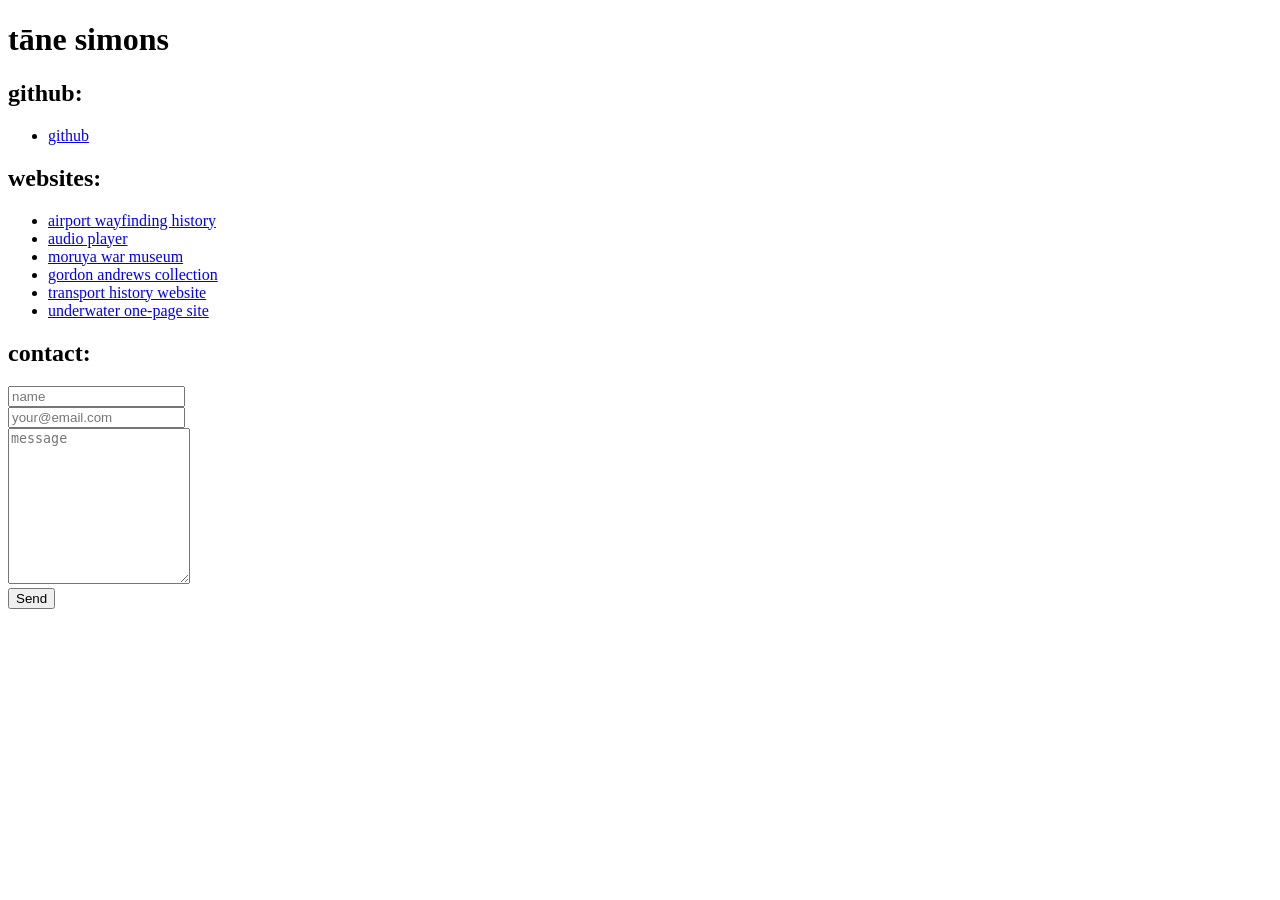
==== index.html @ 72cff191 "add airport wayfinding site" ====
<!DOCTYPE html>
<html lang="en">
    <head>
        <title>tāne simons</title>
        <meta charset="UTF-8"
        <script data-goatcounter="https://tane.goatcounter.com/count"
        async src="//gc.zgo.at/count.js"></script>
    </head>
    <body>
        <h1>
            tāne simons
        </h1>
        <h2>
            github:
        </h2>
        <ul>
            <li>
                <a href="https://github.com/tane-simons">github</a>
            </li>
        </ul>


        <h2>
            websites:
        </h2>
        <ul>
            <li>
                <a href="https://tane-simons.github.io/airport-signage-timeline/">airport wayfinding history</a>
            </li>
            <li>
                <a href="https://tane-simons.github.io/audio-player/">audio player</a>
            </li>
            <li>
                <a href="https://moruyawar.org">moruya war museum</a>
            </li>
            <li>
                <a href="https://tane-simons.github.io/gordon-andrews/">gordon andrews collection</a>
            </li>
            <li>
                <a href="https://tane-simons.github.io/transport-website/">transport history website</a>
            </li>
            <li>
                <a href="https://tane-simons.github.io/one-page-website/">underwater one-page site</a>
            </li>
        </ul>

        <h2>
            contact:
        </h2>
        <form target="_blank" action="https://formsubmit.co/20eba682568cf60c09307193538d1659" method="POST">
            <input type="text" name="name" placeholder="name" required>
            <br>
            <input type="email" name="email" placeholder="your@email.com" required>
            <br>
            <textarea name="message" rows="10" placeholder="message" required></textarea>
            <br>
            <button type="submit">Send</button>
        </form>
    </body>
</html>
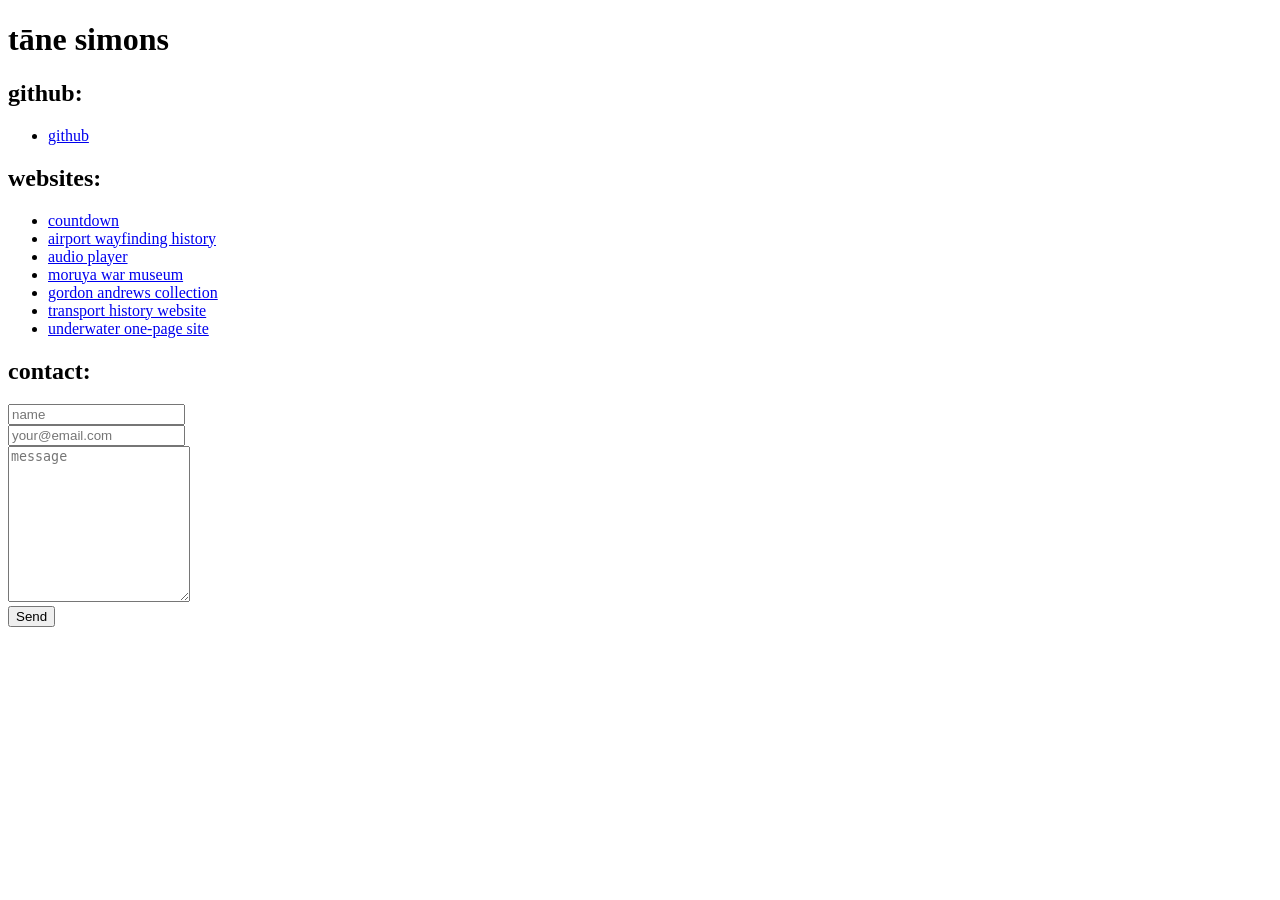
==== commit 2bcd58bf: "update with countdown site" ====
--- a/index.html
+++ b/index.html
@@ -24,6 +24,9 @@
             websites:
         </h2>
         <ul>
+            <li>
+                <a href="https://tane-simons.github.io/countdown/">countdown</a>
+            </li>
             <li>
                 <a href="https://tane-simons.github.io/airport-signage-timeline/">airport wayfinding history</a>
             </li>
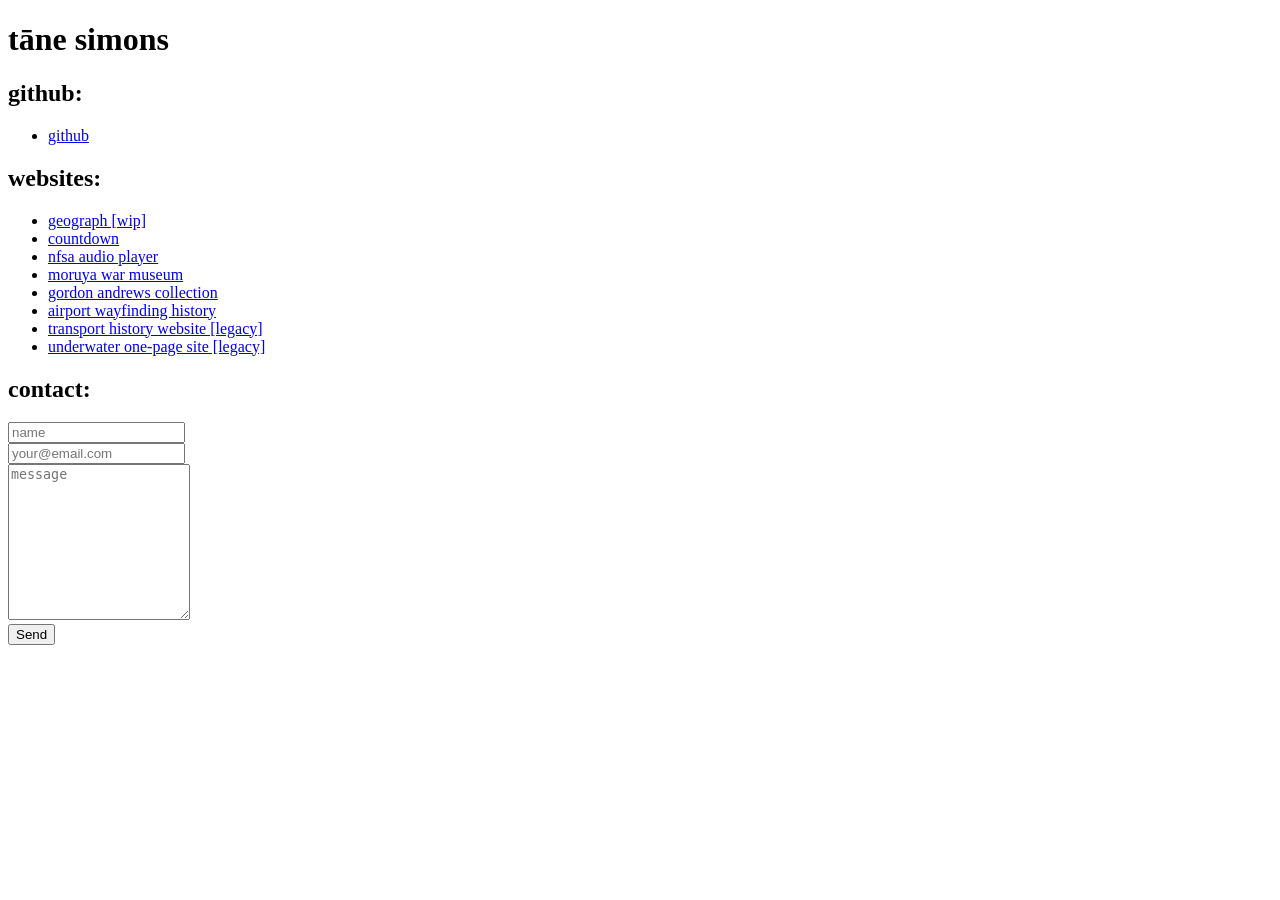
==== commit fdd7659d: "add geograph and status clarifications" ====
--- a/index.html
+++ b/index.html
@@ -25,13 +25,13 @@
         </h2>
         <ul>
             <li>
+                <a href="https://tane-simons.github.io/geograph/">geograph [wip]</a>
+            </li>
+            <li>
                 <a href="https://tane-simons.github.io/countdown/">countdown</a>
             </li>
             <li>
-                <a href="https://tane-simons.github.io/airport-signage-timeline/">airport wayfinding history</a>
-            </li>
-            <li>
-                <a href="https://tane-simons.github.io/audio-player/">audio player</a>
+                <a href="https://tane-simons.github.io/audio-player/">nfsa audio player</a>
             </li>
             <li>
                 <a href="https://moruyawar.org">moruya war museum</a>
@@ -40,10 +40,13 @@
                 <a href="https://tane-simons.github.io/gordon-andrews/">gordon andrews collection</a>
             </li>
             <li>
-                <a href="https://tane-simons.github.io/transport-website/">transport history website</a>
+                <a href="https://tane-simons.github.io/airport-signage-timeline/">airport wayfinding history</a>
             </li>
             <li>
-                <a href="https://tane-simons.github.io/one-page-website/">underwater one-page site</a>
+                <a href="https://tane-simons.github.io/transport-website/">transport history website [legacy]</a>
+            </li>
+            <li>
+                <a href="https://tane-simons.github.io/one-page-website/">underwater one-page site [legacy]</a>
             </li>
         </ul>
 
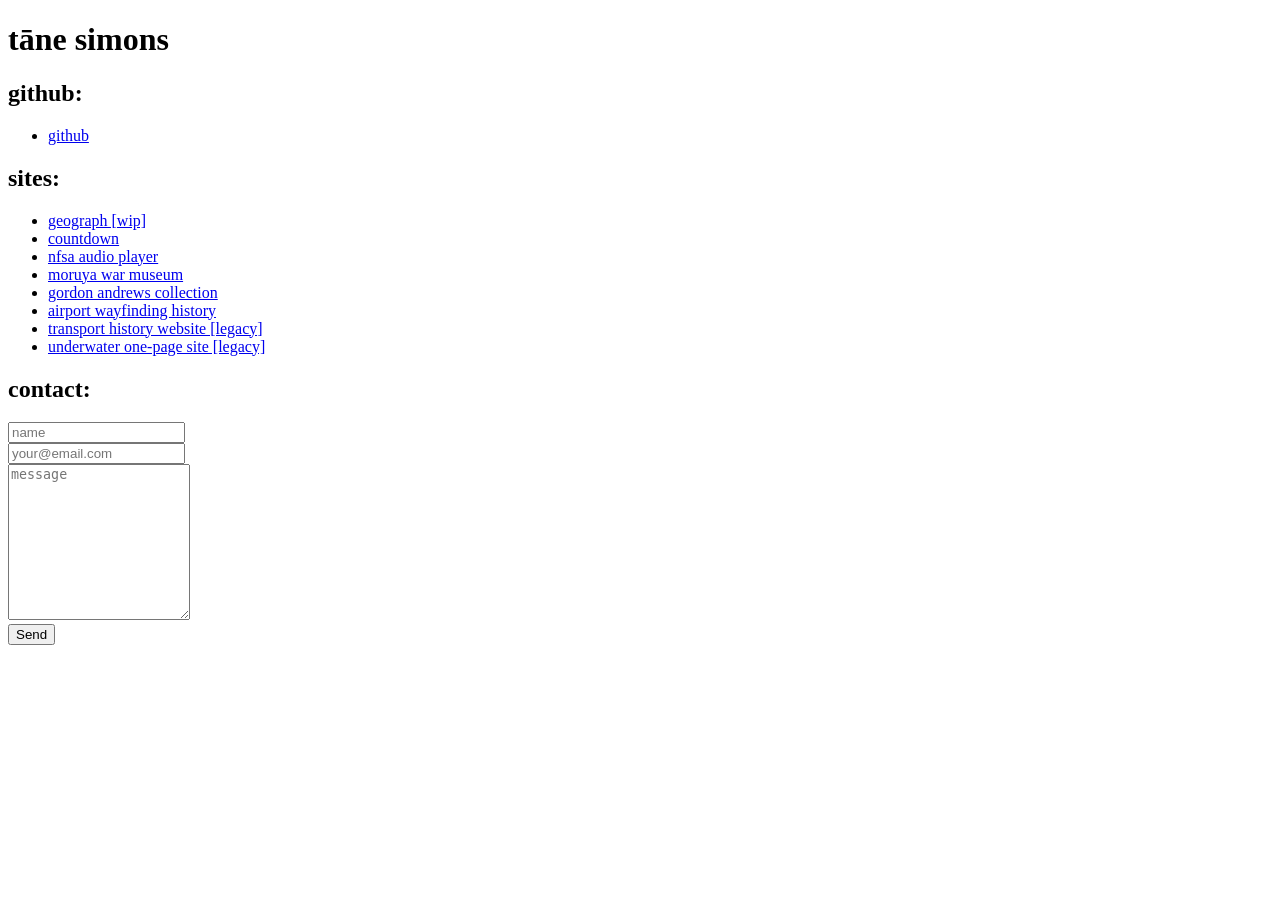
==== commit 9318925a: "change websites to sites" ====
--- a/index.html
+++ b/index.html
@@ -21,7 +21,7 @@
 
 
         <h2>
-            websites:
+            sites:
         </h2>
         <ul>
             <li>
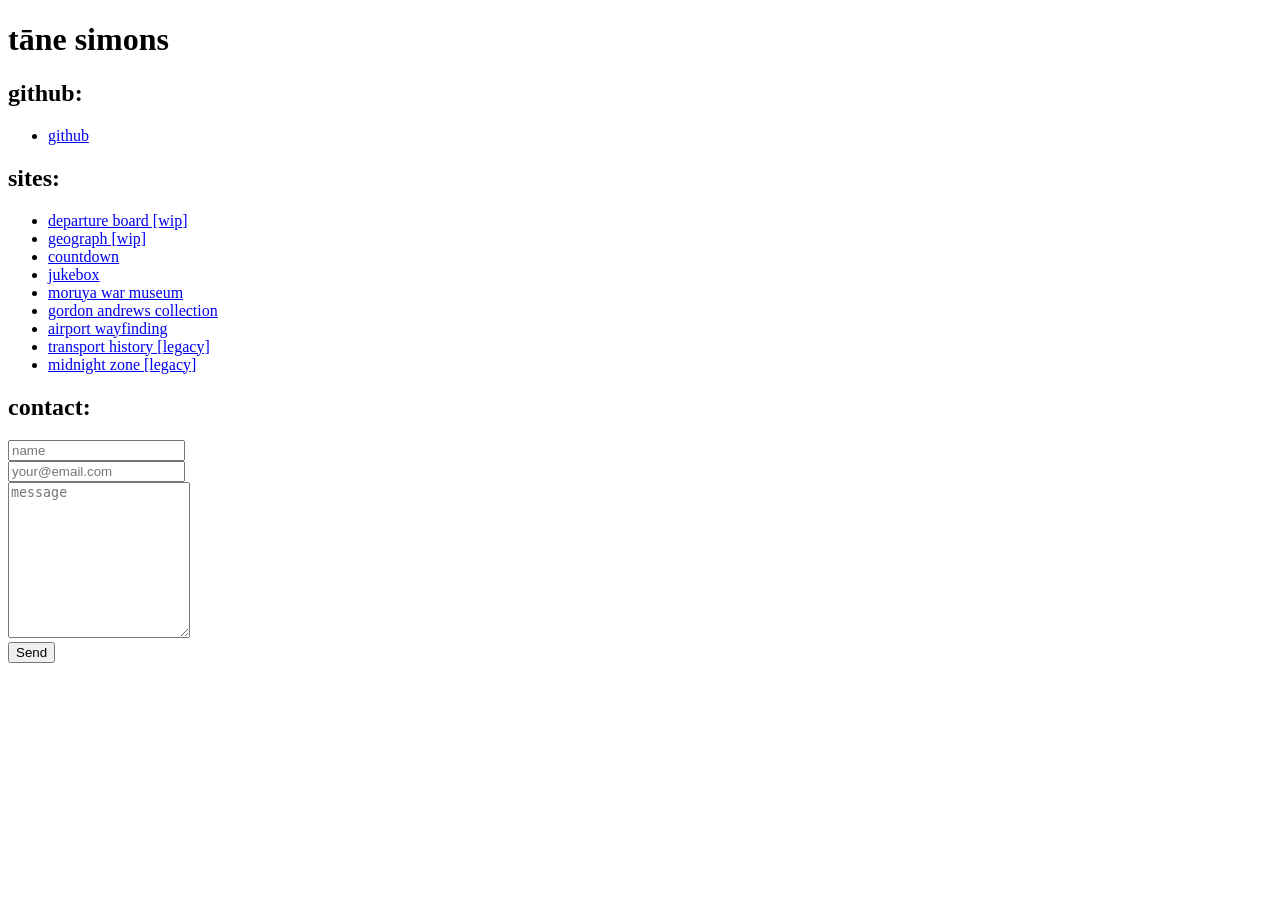
==== commit 4f293ad3: "add departure board and refine site names" ====
--- a/index.html
+++ b/index.html
@@ -25,13 +25,16 @@
         </h2>
         <ul>
             <li>
+                <a href="https://tane-simons.github.io/departure-board/">departure board [wip]</a>
+            </li>
+            <li>
                 <a href="https://tane-simons.github.io/geograph/">geograph [wip]</a>
             </li>
             <li>
                 <a href="https://tane-simons.github.io/countdown/">countdown</a>
             </li>
             <li>
-                <a href="https://tane-simons.github.io/audio-player/">nfsa audio player</a>
+                <a href="https://tane-simons.github.io/audio-player/">jukebox</a>
             </li>
             <li>
                 <a href="https://moruyawar.org">moruya war museum</a>
@@ -40,13 +43,13 @@
                 <a href="https://tane-simons.github.io/gordon-andrews/">gordon andrews collection</a>
             </li>
             <li>
-                <a href="https://tane-simons.github.io/airport-signage-timeline/">airport wayfinding history</a>
+                <a href="https://tane-simons.github.io/airport-signage-timeline/">airport wayfinding</a>
             </li>
             <li>
-                <a href="https://tane-simons.github.io/transport-website/">transport history website [legacy]</a>
+                <a href="https://tane-simons.github.io/transport-website/">transport history [legacy]</a>
             </li>
             <li>
-                <a href="https://tane-simons.github.io/one-page-website/">underwater one-page site [legacy]</a>
+                <a href="https://tane-simons.github.io/one-page-website/">midnight zone [legacy]</a>
             </li>
         </ul>
 
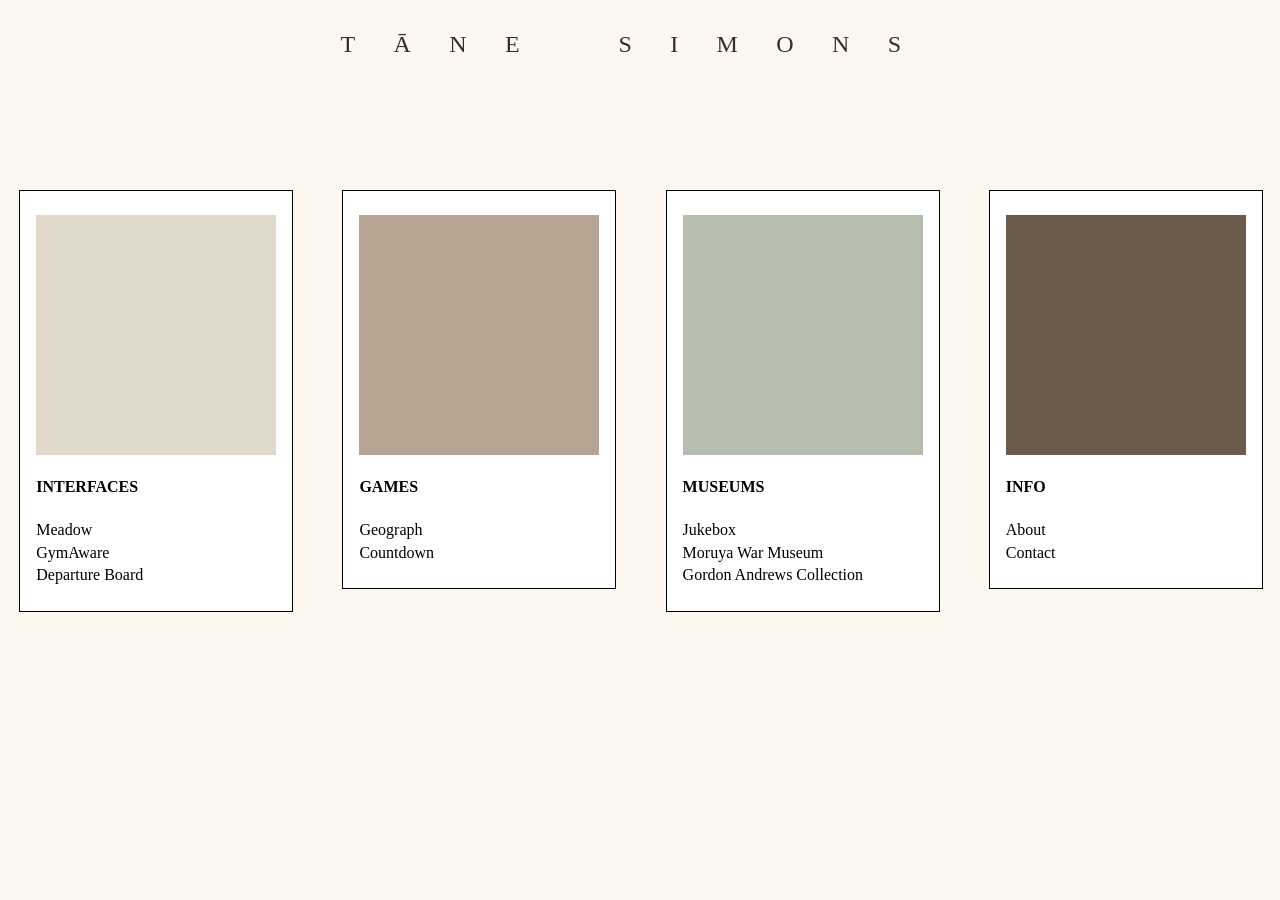
==== commit b5db6e95: "initial redesign wip" ====
--- a/index.html
+++ b/index.html
@@ -1,69 +1,47 @@
 <!DOCTYPE html>
 <html lang="en">
     <head>
-        <title>tāne simons</title>
-        <meta charset="UTF-8"
+        <title>Tāne Simons</title>
+        <meta charset="UTF-8">
+        <link rel="stylesheet" href="reset.css">
+        <link rel="stylesheet" href="styles.css">
+        <link rel="icon" type="image/png" href="assets/logo.png">
         <script data-goatcounter="https://tane.goatcounter.com/count"
         async src="//gc.zgo.at/count.js"></script>
     </head>
     <body>
-        <h1>
-            tāne simons
-        </h1>
-        <h2>
-            github:
-        </h2>
-        <ul>
-            <li>
-                <a href="https://github.com/tane-simons">github</a>
-            </li>
-        </ul>
-
-
-        <h2>
-            sites:
-        </h2>
-        <ul>
-            <li>
-                <a href="https://tane-simons.github.io/departure-board/">departure board [wip]</a>
-            </li>
-            <li>
-                <a href="https://tane-simons.github.io/geograph/">geograph [wip]</a>
-            </li>
-            <li>
-                <a href="https://tane-simons.github.io/countdown/">countdown</a>
-            </li>
-            <li>
-                <a href="https://tane-simons.github.io/audio-player/">jukebox</a>
-            </li>
-            <li>
-                <a href="https://moruyawar.org">moruya war museum</a>
-            </li>
-            <li>
-                <a href="https://tane-simons.github.io/gordon-andrews/">gordon andrews collection</a>
-            </li>
-            <li>
-                <a href="https://tane-simons.github.io/airport-signage-timeline/">airport wayfinding</a>
-            </li>
-            <li>
-                <a href="https://tane-simons.github.io/transport-website/">transport history [legacy]</a>
-            </li>
-            <li>
-                <a href="https://tane-simons.github.io/one-page-website/">midnight zone [legacy]</a>
-            </li>
-        </ul>
-
-        <h2>
-            contact:
-        </h2>
-        <form target="_blank" action="https://formsubmit.co/20eba682568cf60c09307193538d1659" method="POST">
-            <input type="text" name="name" placeholder="name" required>
-            <br>
-            <input type="email" name="email" placeholder="your@email.com" required>
-            <br>
-            <textarea name="message" rows="10" placeholder="message" required></textarea>
-            <br>
-            <button type="submit">Send</button>
-        </form>
+        <header>
+            TĀNE SIMONS
+        </header>
+        <main>
+            <div id="sections">
+                <div class="section">
+                    <div class="color-thumbnail" id="interfaces-color"></div>
+                    <h2>INTERFACES</h2>
+                    <h3>Meadow</h3>
+                    <h3>GymAware</h3>
+                    <h3><a href="https://tane-simons.github.io/departure-board/">Departure Board</a></h3>
+                </div>
+                <div class="section">
+                    <div class="color-thumbnail" id="games-color"></div>
+                    <h2>GAMES</h2>
+                    <h3><a href="https://tane-simons.github.io/geograph/">Geograph</a></h3>
+                    <h3><a href="https://tane-simons.github.io/countdown/">Countdown</a></h3>
+                </div>
+                <div class="section">
+                    <div class="color-thumbnail" id="museums-color"></div>
+                    <h2>MUSEUMS</h2>
+                    <h3><a href="https://tane-simons.github.io/audio-player/">Jukebox</a></h3>
+                    <h3><a href="https://moruyawar.org/">Moruya War Museum</a></h3>
+                    <h3><a href="https://tane-simons.github.io/gordon-andrews/">Gordon Andrews Collection</a></h3>
+                </div>
+                <div class="section">
+                    <div class="color-thumbnail" id="info-color"></div>
+                    <h2>INFO</h2>
+                    <h3>About</h3>
+                    <h3>Contact</h3>
+                </div>
+            </div>
+        </main>
     </body>
 </html>
--- a/styles.css
+++ b/styles.css
@@ -0,0 +1,118 @@
+@import url('https://fonts.cdnfonts.com/css/br-segma');
+
+:root {
+    --interfaces-color: #E2D9CD;
+    --games-color: #B6A593;
+    --museums-color: #B5BDAC;
+    --info-color: #6B5B4D;
+}
+
+html {
+    background-color: #FCF8F0;
+    width: 100%;
+    font-family: 'BR Segma';
+}
+
+header {
+    font-size: 1.5rem;
+    color: #392E26;
+    font-weight: 300;
+    letter-spacing: 3vw;
+    word-spacing: 1rem;
+    margin: 2rem 0;
+    width: 100%;
+    text-align: center;
+}
+
+main {
+    display: flex;
+    flex-direction: column;
+    align-items: center;
+}
+
+#sections {
+    display: grid;
+    grid-template-columns: repeat(auto-fit, 17rem);
+    justify-content: center;
+    gap: 4vw;
+    width: 100%;
+    margin: 8vw 0;
+}
+
+.section {
+    width: 15rem;
+    height: fit-content;
+    padding: 1.5rem 1rem;
+    background-color: white;
+    display: flex;
+    flex-direction: column;
+    border: 0.05rem solid black;
+    overflow: hidden;
+}
+
+.section:hover {
+    cursor: pointer;
+}
+
+.section:hover .color-thumbnail {
+    transform: scale(1.02);
+}
+
+.color-thumbnail {
+    width: 15rem;
+    aspect-ratio: 1/1;
+    flex-shrink: 0;
+    transition: all 0.7s ease;
+}
+
+#interfaces-color {
+    background-color: var(--interfaces-color);
+}
+
+#games-color {
+    background-color: var(--games-color);
+}
+
+#museums-color {
+    background-color: var(--museums-color);
+}
+
+#info-color {
+    background-color: var(--info-color); 
+}
+
+h2 {
+    width: 100%;
+    font-weight: 700;
+    letter-spacing: 20%;
+    font-size: 1rem;
+    margin: 1.5rem 0;
+    z-index: 2;
+}
+
+h3, .section a {
+    font-weight: 300;
+    font-size: 1rem;
+    line-height: 140%;
+    text-align: left;
+    width: fit-content;
+    z-index: 2;
+}
+
+.section a {
+    border-bottom: 0.05rem solid transparent;
+}
+
+.section a:hover {
+    border-bottom: 0.05rem solid black;
+    transition: border-bottom 0.3s ease;
+}
+
+.section-page header{
+    text-align: left;
+    margin: 2rem 0 2rem 5vw;
+}
+
+#interfaces-page {
+    background-color: var(--interfaces-color);
+}
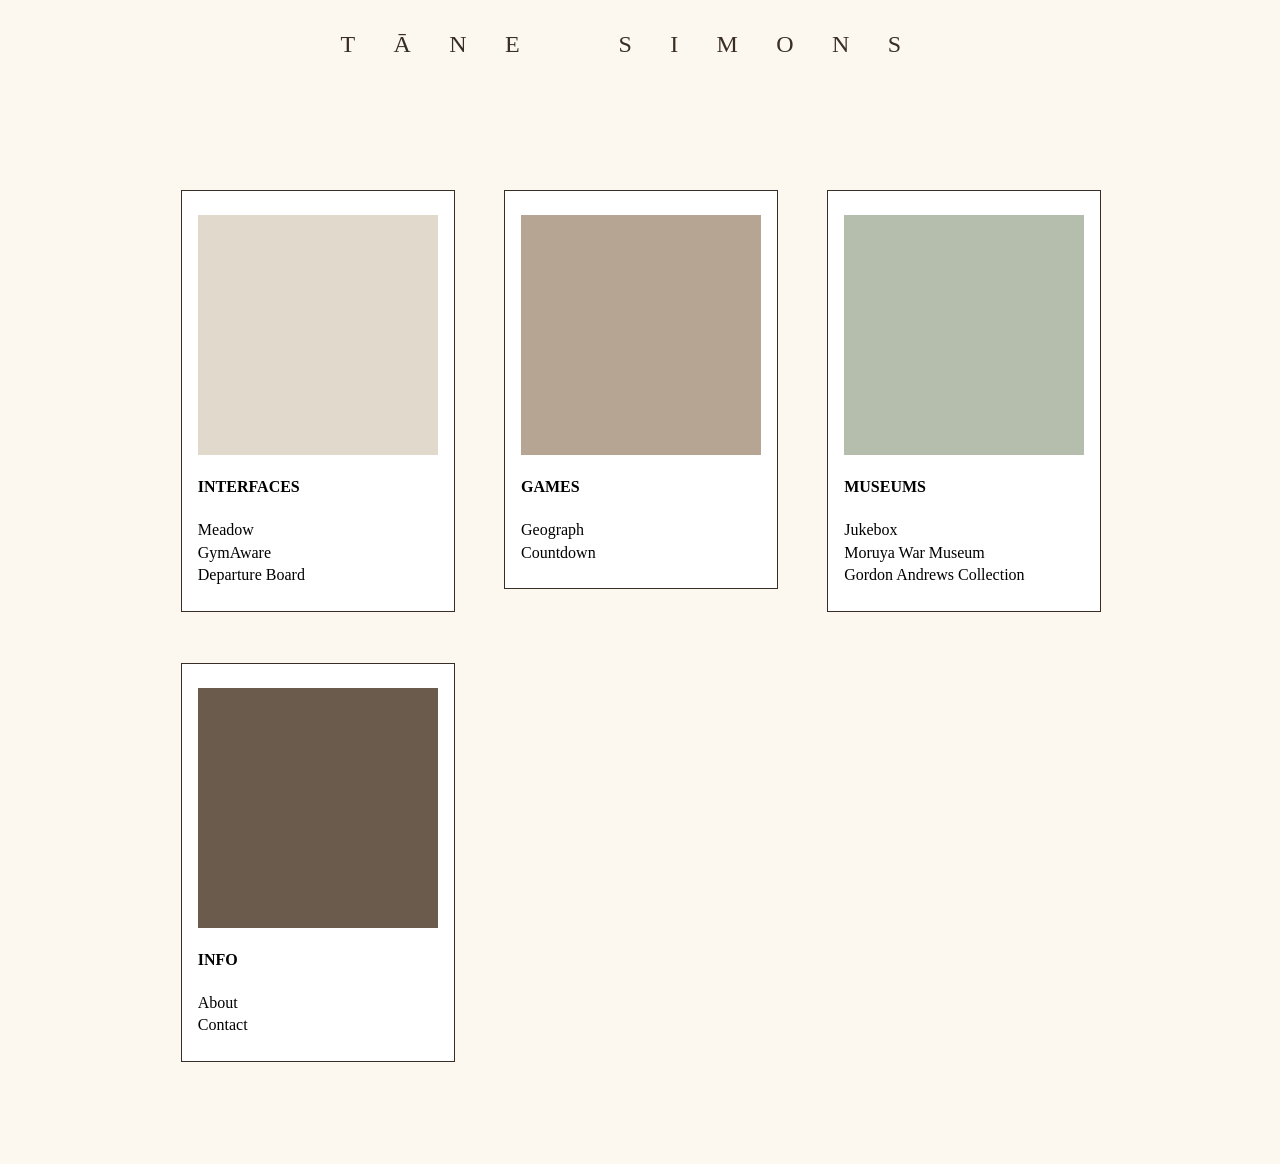
==== commit ee457577: "add content and mobile layout" ====
--- a/index.html
+++ b/index.html
@@ -1,8 +1,9 @@
 <!DOCTYPE html>
-<html lang="en">
+<html lang="en" id="home-page">
     <head>
         <title>Tāne Simons</title>
         <meta charset="UTF-8">
+        <meta name="viewport" content="width=device-width, initial-scale=1.0">
         <link rel="stylesheet" href="reset.css">
         <link rel="stylesheet" href="styles.css">
         <link rel="icon" type="image/png" href="assets/logo.png">
@@ -16,30 +17,30 @@
         <main>
             <div id="sections">
                 <div class="section">
-                    <div class="color-thumbnail" id="interfaces-color"></div>
-                    <h2>INTERFACES</h2>
-                    <h3>Meadow</h3>
-                    <h3>GymAware</h3>
-                    <h3><a href="https://tane-simons.github.io/departure-board/">Departure Board</a></h3>
+                    <a href="interfaces.html"><div class="color-thumbnail" id="interfaces-color"></div></a>
+                    <h2><a href="interfaces.html">INTERFACES</a></h2>
+                    <h3><a href="interfaces.html#meadow">Meadow</a></h3>
+                    <h3><a href="interfaces.html#gymaware">GymAware</a></h3>
+                    <h3><a href="https://tane-simons.github.io/departure-display/">Departure Board</a></h3>
                 </div>
                 <div class="section">
-                    <div class="color-thumbnail" id="games-color"></div>
-                    <h2>GAMES</h2>
+                    <a href="games.html"><div class="color-thumbnail" id="games-color"></div></a>
+                    <h2><a href="games.html">GAMES</a></h2>
                     <h3><a href="https://tane-simons.github.io/geograph/">Geograph</a></h3>
                     <h3><a href="https://tane-simons.github.io/countdown/">Countdown</a></h3>
                 </div>
                 <div class="section">
-                    <div class="color-thumbnail" id="museums-color"></div>
-                    <h2>MUSEUMS</h2>
+                    <a href="museums.html"><div class="color-thumbnail" id="museums-color"></div></a>
+                    <h2><a href="museums.html">MUSEUMS</a></h2>
                     <h3><a href="https://tane-simons.github.io/audio-player/">Jukebox</a></h3>
                     <h3><a href="https://moruyawar.org/">Moruya War Museum</a></h3>
                     <h3><a href="https://tane-simons.github.io/gordon-andrews/">Gordon Andrews Collection</a></h3>
                 </div>
                 <div class="section">
-                    <div class="color-thumbnail" id="info-color"></div>
-                    <h2>INFO</h2>
-                    <h3>About</h3>
-                    <h3>Contact</h3>
+                    <a href=info.html><div class="color-thumbnail" id="info-color"></div></a>
+                    <h2><a href="info.html">INFO</a></h2>
+                    <h3><a href="info.html#about">About</a></h3>
+                    <h3><a href="info.html#contact">Contact</a></h3>
                 </div>
             </div>
         </main>
--- a/styles.css
+++ b/styles.css
@@ -5,23 +5,28 @@
     --games-color: #B6A593;
     --museums-color: #B5BDAC;
     --info-color: #6B5B4D;
+    --primary: #FCF8F0;
+    --secondary: #392E26;
 }
 
 html {
-    background-color: #FCF8F0;
     width: 100%;
     font-family: 'BR Segma';
+    background-color: var(--primary);
 }
 
 header {
     font-size: 1.5rem;
-    color: #392E26;
+    color: var(--secondary);
     font-weight: 300;
     letter-spacing: 3vw;
     word-spacing: 1rem;
-    margin: 2rem 0;
+    margin: 2rem 0 2rem 0rem;
     width: 100%;
     text-align: center;
+    display: flex;
+    flex-direction: row;
+    justify-content: center;
 }
 
 main {
@@ -35,7 +40,7 @@
     grid-template-columns: repeat(auto-fit, 17rem);
     justify-content: center;
     gap: 4vw;
-    width: 100%;
+    width: 90%;
     margin: 8vw 0;
 }
 
@@ -46,15 +51,15 @@
     background-color: white;
     display: flex;
     flex-direction: column;
-    border: 0.05rem solid black;
+    border: 0.05rem solid var(--secondary);
     overflow: hidden;
 }
 
-.section:hover {
+.color-thumbnail:hover, h2:hover {
     cursor: pointer;
 }
 
-.section:hover .color-thumbnail {
+.color-thumbnail:hover, .section:has(h2:hover) .color-thumbnail {
     transform: scale(1.02);
 }
 
@@ -88,9 +93,10 @@
     font-size: 1rem;
     margin: 1.5rem 0;
     z-index: 2;
-}
-
-h3, .section a {
+    color: var(--secondary);
+}
+
+h3 {
     font-weight: 300;
     font-size: 1rem;
     line-height: 140%;
@@ -99,20 +105,124 @@
     z-index: 2;
 }
 
-.section a {
+h3 a {
     border-bottom: 0.05rem solid transparent;
 }
 
-.section a:hover {
-    border-bottom: 0.05rem solid black;
+h3 a:hover {
+    border-bottom: 0.05rem solid var(--secondary);
     transition: border-bottom 0.3s ease;
 }
 
-.section-page header{
-    text-align: left;
-    margin: 2rem 0 2rem 5vw;
-}
-
-#interfaces-page {
-    background-color: var(--interfaces-color);
+.header-text {
+    display: flex;
+    flex-direction: row;
+    width: 80%;
+    justify-content: space-between;
+}
+
+.header-text a {
+    transition: font-weight 0.4s ease;
+}
+
+.header-text a:hover {
+    font-weight: 600;
+}
+
+.header-text p {
+    letter-spacing: 1vw;
+}
+
+.section-page main {
+    display: flex;
+    flex-direction: column;
+    align-items: center;
+    margin: 8rem 0;
+    gap: 5rem;
+    max-width: 3500px;
+}
+
+
+.project {
+    display: flex;
+    flex-direction: row;
+    width: 80%;
+    padding: 0 0 5rem 0;
+    border-bottom: 0.5px solid rgba(0,0,0,0.7);
+    justify-content: space-between;
+}
+
+.project img {
+    width: auto;
+    max-width: 60%;
+    height:auto;
+    max-height: 30rem;
+    align-self: flex-start;
+}
+
+.project-info {
+    padding: 0rem 1rem;
+    width: 40%;
+}
+
+.project-info h2 {
+    width:fit-content;
+    border-bottom: 1px solid transparent;
+    transition: border-bottom 0.3s ease;
+    letter-spacing: 5%;
+}
+
+.project-info a:hover h2 {
+    border-bottom: 1px solid black;
+}
+
+#departure img, #about img {
+    padding: 1rem;
+    border: 0.5px solid var(--secondary);
+}
+
+.project-info p {
+    line-height: 2rem;
+    margin: 0 0 1rem 0;
+}
+
+.contact-element {
+    display: flex;
+    flex-direction: row;
+    justify-content: space-between;
+    width: 18rem;
+    margin: 0 0 1rem 0;
+    align-items: center;
+}
+
+.contact-element p {
+    margin: 0;
+}
+
+.contact-element a {
+    border-bottom: 1px solid transparent;
+    transition: border-bottom 0.3s ease;
+}
+
+.contact-element a:hover {
+    border-bottom: 1px solid var(--secondary);
+}
+
+@media (max-width: 768px) {
+
+    .project {
+        flex-direction: column-reverse;
+        align-content: center;
+    }
+
+    .project img, .project-info {
+        width: 100%;
+        max-width: 100%;
+        text-align: justify;
+        padding:0 ;
+    }
+
+    #departure img, #about img {
+    width: calc(100% - 2rem);
+}
 }
